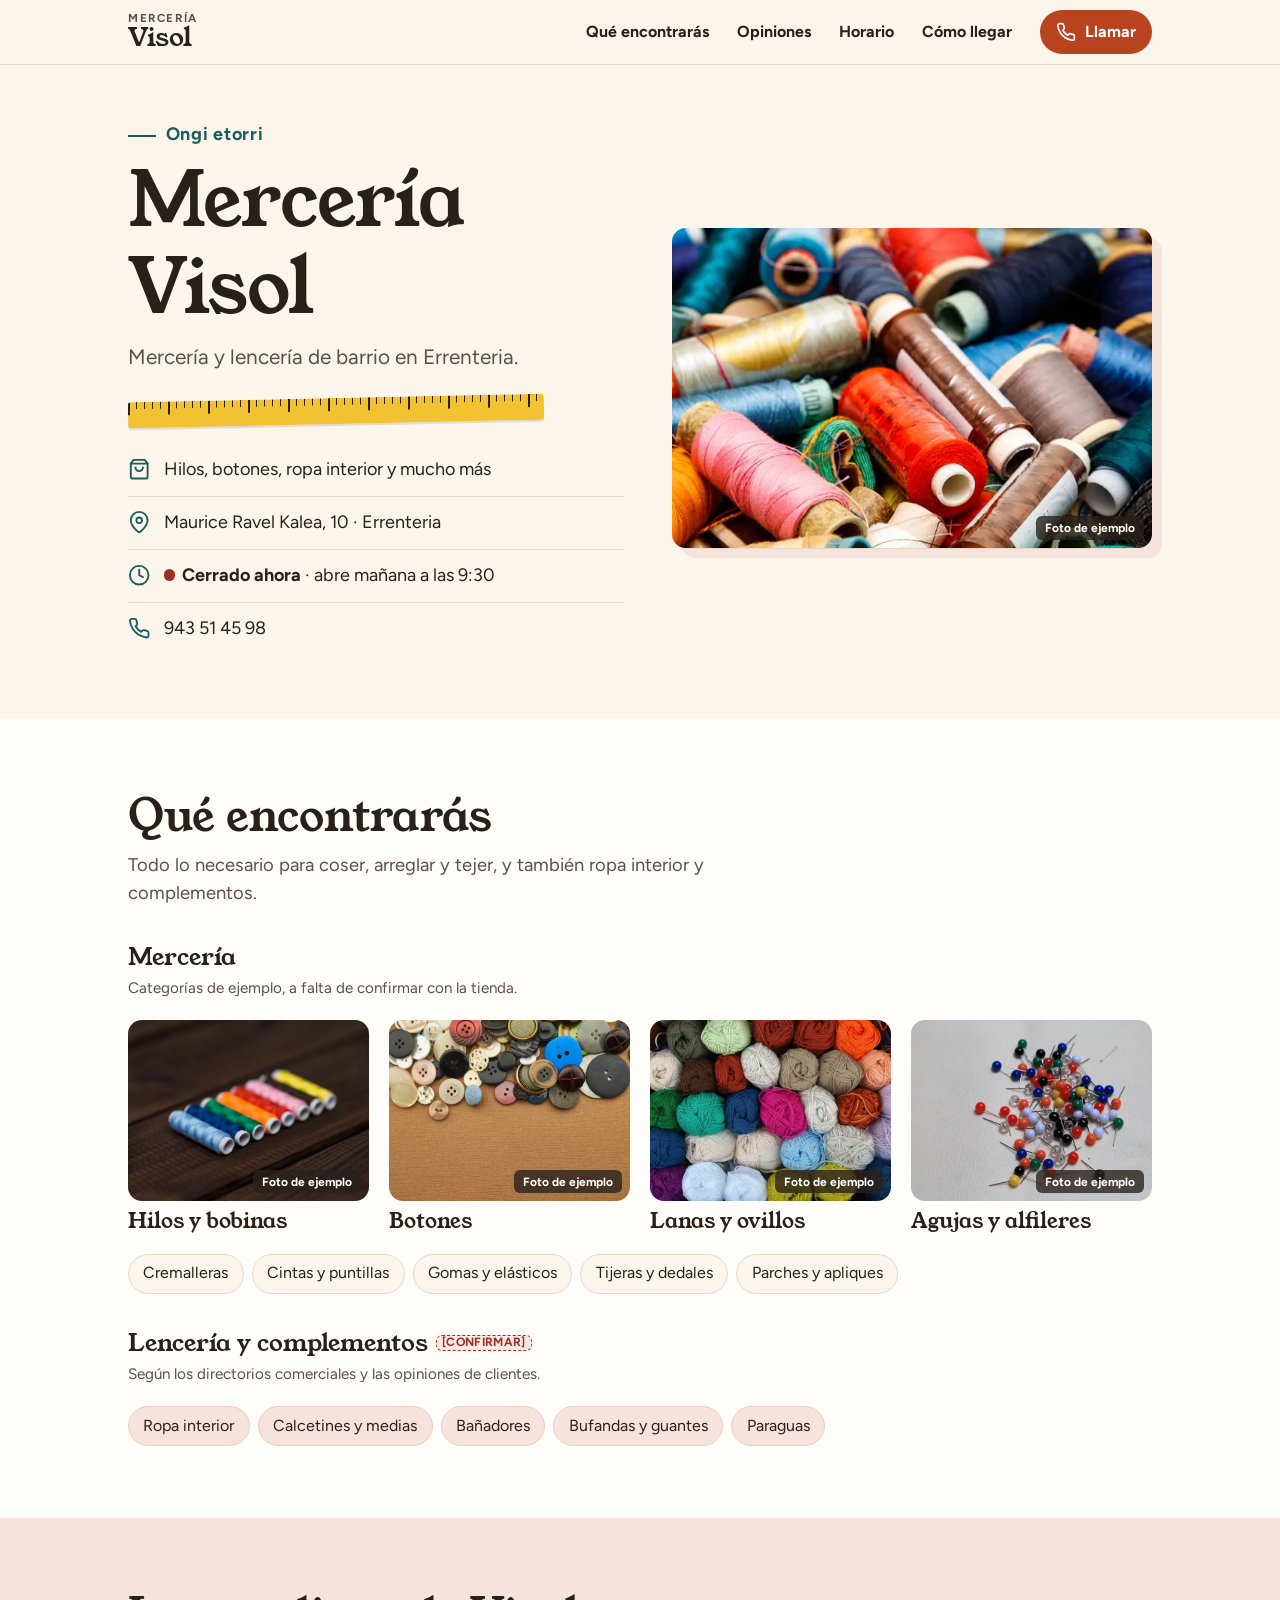
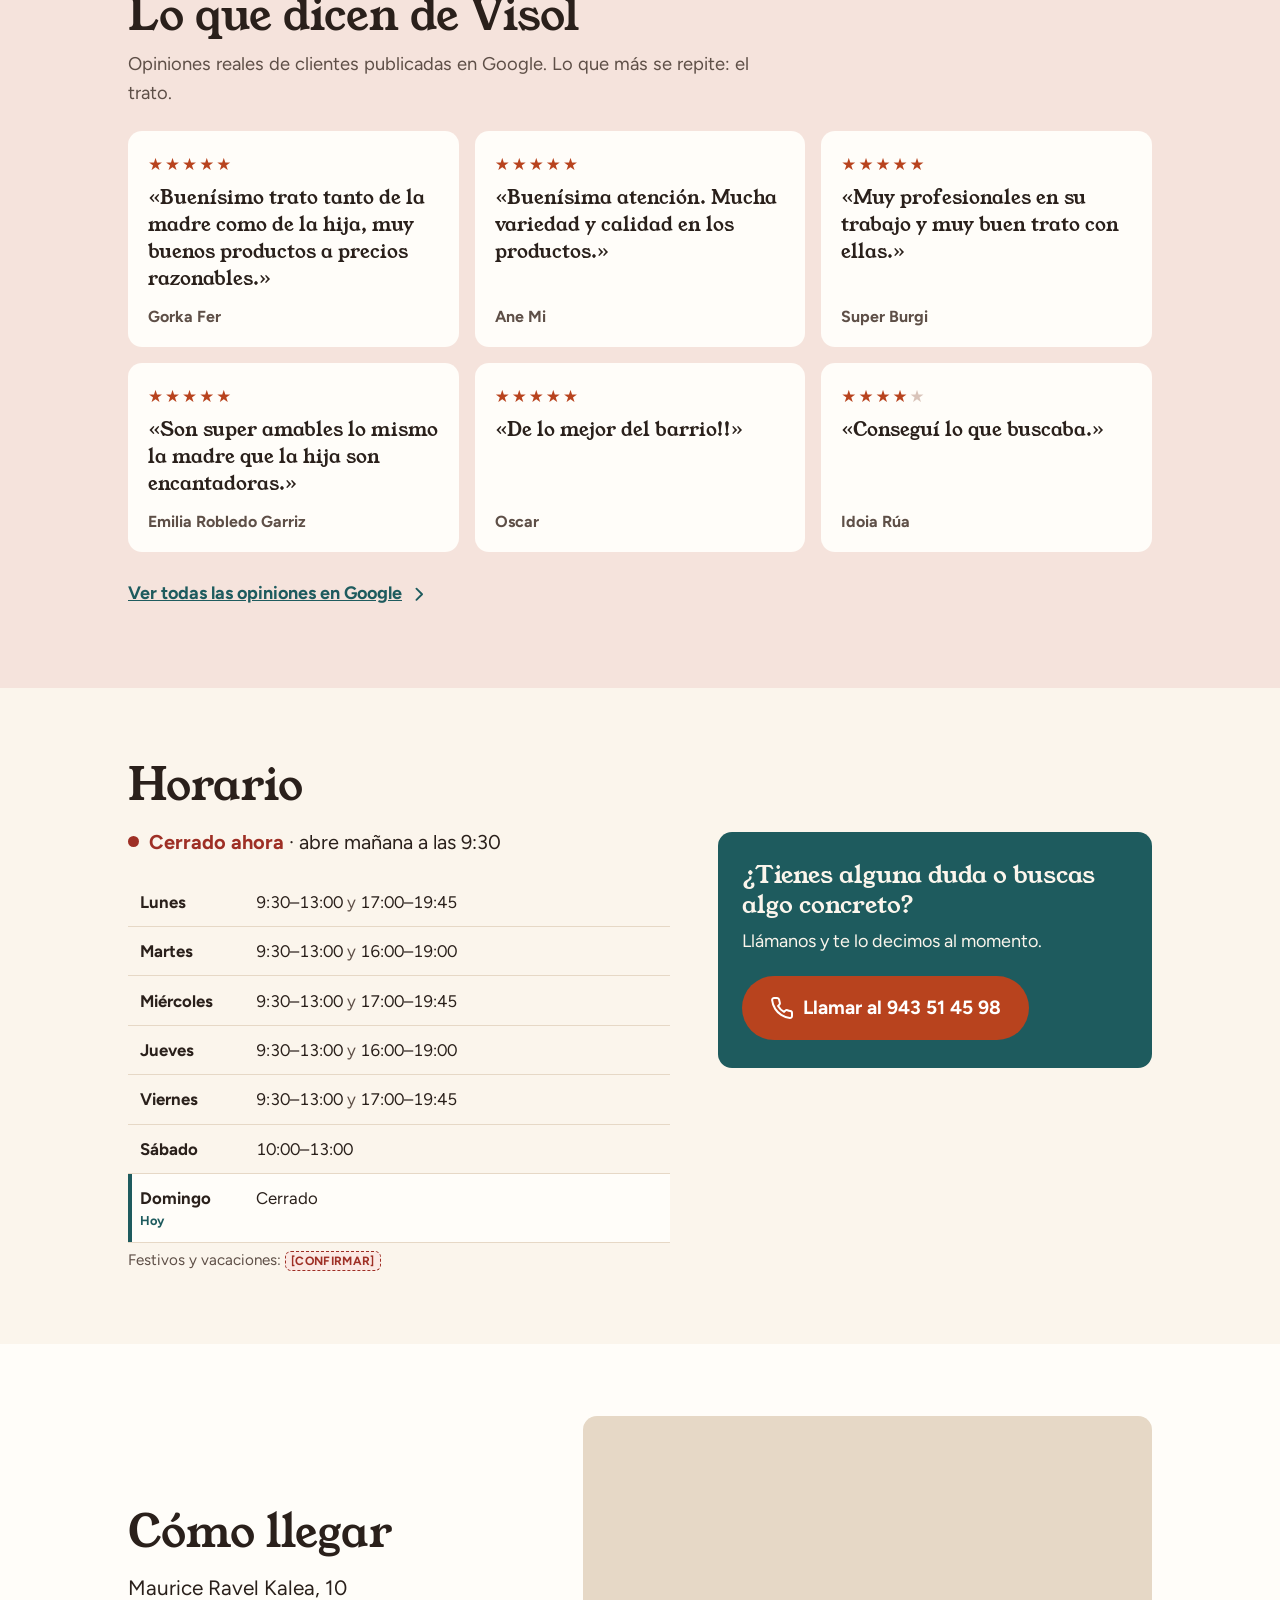
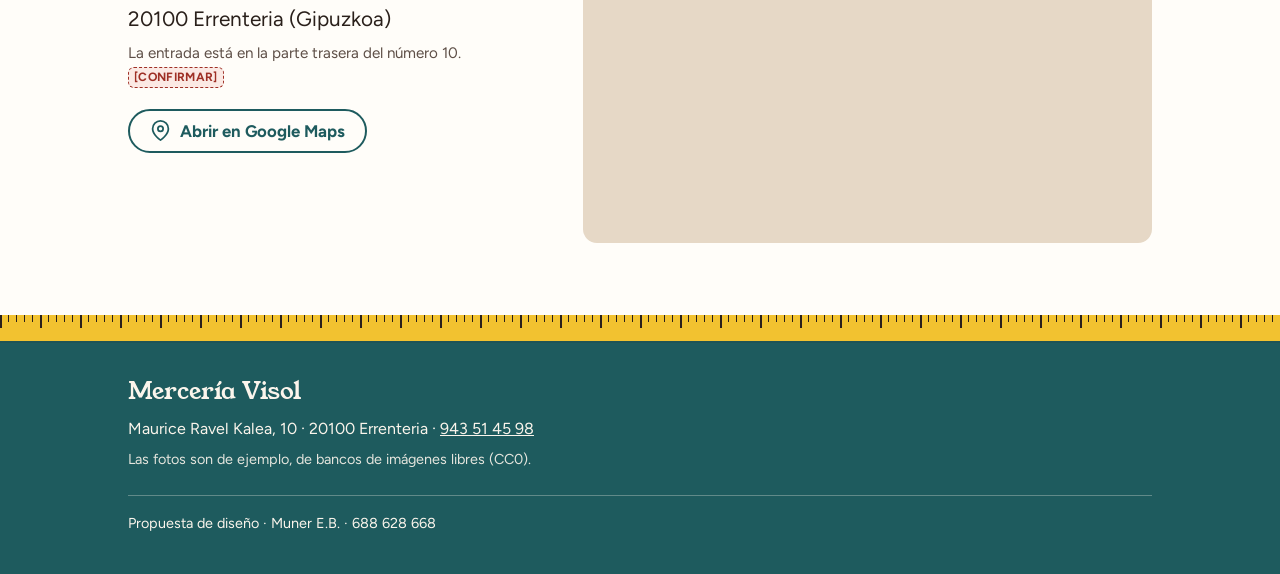
==== index.html @ 9b39a5cb "Demo onepage de Mercería Visol Portada con ficha rápida (qué, dónde, horario en vivo, teléfono), cat" ====
<!doctype html>
<html lang="es">
<head>
  <meta charset="utf-8">
  <meta name="viewport" content="width=device-width, initial-scale=1">
  <!-- Demo: que no la indexen los buscadores hasta que sea la web real -->
  <meta name="robots" content="noindex, nofollow">
  <title>Mercería Visol · Mercería y lencería en Errenteria</title>
  <meta name="description" content="Mercería Visol: mercería y lencería de barrio en Maurice Ravel Kalea, 10, Errenteria (Gipuzkoa). Horario, opiniones y cómo llegar.">
  <meta name="theme-color" content="#1E5B5E">
  <link rel="icon" href="favicon.svg" type="image/svg+xml">

  <link rel="preconnect" href="https://fonts.googleapis.com">
  <link rel="preconnect" href="https://fonts.gstatic.com" crossorigin>
  <link rel="stylesheet" href="https://fonts.googleapis.com/css2?family=Figtree:wght@400;700&family=Young+Serif&display=swap">

  <link rel="preload" as="image" href="imagenes/bobinas-640.webp" imagesrcset="imagenes/bobinas-640.webp 640w, imagenes/bobinas-1024.webp 1024w" imagesizes="(min-width: 860px) 480px, calc(100vw - 2.5rem)">
  <link rel="stylesheet" href="styles.css">
</head>
<body>

  <!-- Iconos (dibujos de una línea, se reutilizan con <use>) -->
  <svg width="0" height="0" class="sprite" aria-hidden="true" focusable="false">
    <symbol id="i-tel" viewBox="0 0 24 24"><path d="M22 16.92v3a2 2 0 0 1-2.18 2 19.79 19.79 0 0 1-8.63-3.07 19.5 19.5 0 0 1-6-6 19.79 19.79 0 0 1-3.07-8.67A2 2 0 0 1 4.11 2h3a2 2 0 0 1 2 1.72c.13.96.36 1.9.7 2.81a2 2 0 0 1-.45 2.11L8.09 9.91a16 16 0 0 0 6 6l1.27-1.27a2 2 0 0 1 2.11-.45c.91.34 1.85.57 2.81.7A2 2 0 0 1 22 16.92z"/></symbol>
    <symbol id="i-lugar" viewBox="0 0 24 24"><path d="M21 10c0 7-9 13-9 13s-9-6-9-13a9 9 0 0 1 18 0z"/><circle cx="12" cy="10" r="3"/></symbol>
    <symbol id="i-reloj" viewBox="0 0 24 24"><circle cx="12" cy="12" r="10"/><path d="M12 6v6l4 2"/></symbol>
    <symbol id="i-bolsa" viewBox="0 0 24 24"><path d="M6 2 3 6v14a2 2 0 0 0 2 2h14a2 2 0 0 0 2-2V6l-3-4z"/><path d="M3 6h18"/><path d="M16 10a4 4 0 0 1-8 0"/></symbol>
    <symbol id="i-flecha" viewBox="0 0 24 24"><path d="M9 6l6 6-6 6"/></symbol>
  </svg>

  <a class="saltar" href="#contenido">Saltar al contenido</a>

  <!-- ========== CABECERA FIJA: nombre + botón de llamar siempre a mano ========== -->
  <header class="cabecera">
    <div class="cabecera__dentro">
      <a class="marca" href="#inicio" aria-label="Mercería Visol, volver al inicio">
        <span class="marca__tipo">Mercería</span>
        <span class="marca__nombre">Visol</span>
      </a>
      <nav class="menu" aria-label="Secciones">
        <a href="#productos">Qué encontrarás</a>
        <a href="#opiniones">Opiniones</a>
        <a href="#horario">Horario</a>
        <a href="#llegar">Cómo llegar</a>
      </nav>
      <a class="boton boton--accion boton--compacto" href="tel:+34943514598">
        <svg class="icono" aria-hidden="true"><use href="#i-tel"/></svg>
        <span>Llamar</span>
      </a>
    </div>
  </header>

  <main id="contenido">

    <!-- ========== PORTADA: qué es, qué vende, dónde está y cuándo abre ========== -->
    <section class="portada" id="inicio" aria-labelledby="titulo">
      <div class="contenedor portada__rejilla">
        <div class="portada__texto">
          <p class="saludo"><span lang="eu">Ongi etorri</span></p>
          <h1 id="titulo">Mercería Visol</h1>
          <p class="lema">Mercería y lencería de barrio en Errenteria.</p>

          <div class="cinta" aria-hidden="true"></div>

          <ul class="ficha">
            <li>
              <a href="#productos">
                <svg class="icono" aria-hidden="true"><use href="#i-bolsa"/></svg>
                <span>Hilos, botones, ropa interior y mucho más</span>
              </a>
            </li>
            <li>
              <a href="#llegar">
                <svg class="icono" aria-hidden="true"><use href="#i-lugar"/></svg>
                <span>Maurice Ravel Kalea, 10 · Errenteria</span>
              </a>
            </li>
            <li>
              <a href="#horario">
                <svg class="icono" aria-hidden="true"><use href="#i-reloj"/></svg>
                <span class="estado-corto" data-estado-corto>Lunes a viernes, mañana y tarde · Sábados por la mañana</span>
              </a>
            </li>
            <li>
              <a href="tel:+34943514598">
                <svg class="icono" aria-hidden="true"><use href="#i-tel"/></svg>
                <span>943 51 45 98</span>
              </a>
            </li>
          </ul>
        </div>

        <figure class="foto portada__foto">
          <img src="imagenes/bobinas-640.webp"
               srcset="imagenes/bobinas-640.webp 640w, imagenes/bobinas-1024.webp 1024w"
               sizes="(min-width: 860px) 480px, calc(100vw - 2.5rem)"
               width="640" height="426" fetchpriority="high"
               alt="Montón de bobinas de hilo de muchos colores">
          <figcaption class="etiqueta-foto">Foto de ejemplo</figcaption>
        </figure>
      </div>
    </section>

    <!-- ========== QUÉ ENCONTRARÁS ========== -->
    <section class="seccion seccion--blanca" id="productos" aria-labelledby="t-productos">
      <div class="contenedor">
        <h2 id="t-productos">Qué encontrarás</h2>
        <p class="entradilla">Todo lo necesario para coser, arreglar y tejer, y también ropa interior y complementos.</p>

        <h3 class="subtitulo">Mercería</h3>
        <p class="nota">Categorías de ejemplo, a falta de confirmar con la tienda.</p>

        <ul class="categorias">
          <li class="categoria">
            <figure class="foto">
              <img src="imagenes/hilos-640.webp" srcset="imagenes/hilos-640.webp 640w, imagenes/hilos-854.webp 854w"
                   sizes="(min-width: 1100px) 245px, calc(50vw - 1.6rem)"
                   width="640" height="480" loading="lazy" alt="Bobinas de hilo de colores en fila sobre una mesa de madera">
              <figcaption class="etiqueta-foto">Foto de ejemplo</figcaption>
            </figure>
            <h4>Hilos y bobinas</h4>
          </li>
          <li class="categoria">
            <figure class="foto">
              <img src="imagenes/botones-640.webp" srcset="imagenes/botones-640.webp 640w, imagenes/botones-855.webp 855w"
                   sizes="(min-width: 1100px) 245px, calc(50vw - 1.6rem)"
                   width="640" height="480" loading="lazy" alt="Botones de distintos tamaños, colores y materiales">
              <figcaption class="etiqueta-foto">Foto de ejemplo</figcaption>
            </figure>
            <h4>Botones</h4>
          </li>
          <li class="categoria">
            <figure class="foto">
              <img src="imagenes/lanas-640.webp" srcset="imagenes/lanas-640.webp 640w, imagenes/lanas-994.webp 994w"
                   sizes="(min-width: 1100px) 245px, calc(50vw - 1.6rem)"
                   width="640" height="480" loading="lazy" alt="Ovillos de lana de colores apilados">
              <figcaption class="etiqueta-foto">Foto de ejemplo</figcaption>
            </figure>
            <h4>Lanas y ovillos</h4>
          </li>
          <li class="categoria">
            <figure class="foto">
              <img src="imagenes/alfileres-640.webp" srcset="imagenes/alfileres-640.webp 640w, imagenes/alfileres-1000.webp 1000w"
                   sizes="(min-width: 1100px) 245px, calc(50vw - 1.6rem)"
                   width="640" height="480" loading="lazy" alt="Alfileres de cabeza de colores sobre una tela clara">
              <figcaption class="etiqueta-foto">Foto de ejemplo</figcaption>
            </figure>
            <h4>Agujas y alfileres</h4>
          </li>
        </ul>

        <ul class="etiquetas" aria-label="Otros artículos de mercería (de ejemplo)">
          <li>Cremalleras</li>
          <li>Cintas y puntillas</li>
          <li>Gomas y elásticos</li>
          <li>Tijeras y dedales</li>
          <li>Parches y apliques</li>
        </ul>

        <h3 class="subtitulo">Lencería y complementos <span class="confirmar">[CONFIRMAR]</span></h3>
        <p class="nota">Según los directorios comerciales y las opiniones de clientes.</p>
        <ul class="etiquetas etiquetas--rosa">
          <li>Ropa interior</li>
          <li>Calcetines y medias</li>
          <li>Bañadores</li>
          <li>Bufandas y guantes</li>
          <li>Paraguas</li>
        </ul>
      </div>
    </section>

    <!-- ========== OPINIONES (reseñas reales de Google, literales) ========== -->
    <section class="seccion seccion--rosa" id="opiniones" aria-labelledby="t-opiniones">
      <div class="contenedor">
        <h2 id="t-opiniones">Lo que dicen de Visol</h2>
        <p class="entradilla">Opiniones reales de clientes publicadas en Google. Lo que más se repite: el trato.</p>

        <ul class="opiniones">
          <li class="opinion">
            <p class="estrellas" role="img" aria-label="5 de 5 estrellas">★★★★★</p>
            <blockquote><p>Buenísimo trato tanto de la madre como de la hija, muy buenos productos a precios razonables.</p></blockquote>
            <p class="autor">Gorka Fer</p>
          </li>
          <li class="opinion">
            <p class="estrellas" role="img" aria-label="5 de 5 estrellas">★★★★★</p>
            <blockquote><p>Buenísima atención. Mucha variedad y calidad en los productos.</p></blockquote>
            <p class="autor">Ane Mi</p>
          </li>
          <li class="opinion">
            <p class="estrellas" role="img" aria-label="5 de 5 estrellas">★★★★★</p>
            <blockquote><p>Muy profesionales en su trabajo y muy buen trato con ellas.</p></blockquote>
            <p class="autor">Super Burgi</p>
          </li>
          <li class="opinion">
            <p class="estrellas" role="img" aria-label="5 de 5 estrellas">★★★★★</p>
            <blockquote><p>Son super amables lo mismo la madre que la hija son encantadoras.</p></blockquote>
            <p class="autor">Emilia Robledo Garriz</p>
          </li>
          <li class="opinion">
            <p class="estrellas" role="img" aria-label="5 de 5 estrellas">★★★★★</p>
            <blockquote><p>De lo mejor del barrio!!</p></blockquote>
            <p class="autor">Oscar</p>
          </li>
          <li class="opinion">
            <p class="estrellas" role="img" aria-label="4 de 5 estrellas">★★★★<span class="estrella-vacia">★</span></p>
            <blockquote><p>Conseguí lo que buscaba.</p></blockquote>
            <p class="autor">Idoia Rúa</p>
          </li>
        </ul>

        <a class="enlace-flecha" href="https://www.google.com/maps/search/?api=1&amp;query=Mercer%C3%ADa%20Visol%2C%20Maurice%20Ravel%20Kalea%2010%2C%20Errenteria" target="_blank" rel="noopener">
          Ver todas las opiniones en Google
          <svg class="icono" aria-hidden="true"><use href="#i-flecha"/></svg>
          <span class="sr">(se abre en una pestaña nueva)</span>
        </a>
      </div>
    </section>

    <!-- ========== HORARIO + LLAMAR ========== -->
    <section class="seccion" id="horario" aria-labelledby="t-horario">
      <div class="contenedor horario__rejilla">
        <div>
          <h2 id="t-horario">Horario</h2>
          <p class="estado" data-estado aria-live="polite" hidden></p>

          <table class="horario">
            <caption class="sr">Horario de apertura de la tienda</caption>
            <tbody>
              <tr data-dia="1" data-tramos="09:30-13:00 17:00-19:45"><th scope="row">Lunes</th><td>9:30–13:00 <span class="y">y</span> 17:00–19:45</td></tr>
              <tr data-dia="2" data-tramos="09:30-13:00 16:00-19:00"><th scope="row">Martes</th><td>9:30–13:00 <span class="y">y</span> 16:00–19:00</td></tr>
              <tr data-dia="3" data-tramos="09:30-13:00 17:00-19:45"><th scope="row">Miércoles</th><td>9:30–13:00 <span class="y">y</span> 17:00–19:45</td></tr>
              <tr data-dia="4" data-tramos="09:30-13:00 16:00-19:00"><th scope="row">Jueves</th><td>9:30–13:00 <span class="y">y</span> 16:00–19:00</td></tr>
              <tr data-dia="5" data-tramos="09:30-13:00 17:00-19:45"><th scope="row">Viernes</th><td>9:30–13:00 <span class="y">y</span> 17:00–19:45</td></tr>
              <tr data-dia="6" data-tramos="10:00-13:00"><th scope="row">Sábado</th><td>10:00–13:00</td></tr>
              <tr data-dia="0" data-tramos=""><th scope="row">Domingo</th><td>Cerrado</td></tr>
            </tbody>
          </table>
          <p class="nota">Festivos y vacaciones: <span class="confirmar">[CONFIRMAR]</span></p>
        </div>

        <div class="llamar">
          <p class="llamar__titulo">¿Tienes alguna duda o buscas algo concreto?</p>
          <p>Llámanos y te lo decimos al momento.</p>
          <a class="boton boton--accion boton--grande" href="tel:+34943514598">
            <svg class="icono" aria-hidden="true"><use href="#i-tel"/></svg>
            <span>Llamar al 943 51 45 98</span>
          </a>
        </div>
      </div>
    </section>

    <!-- ========== CÓMO LLEGAR ========== -->
    <section class="seccion seccion--blanca" id="llegar" aria-labelledby="t-llegar">
      <div class="contenedor llegar__rejilla">
        <div>
          <h2 id="t-llegar">Cómo llegar</h2>
          <address class="direccion">
            Maurice Ravel Kalea, 10<br>
            20100 Errenteria (Gipuzkoa)
          </address>
          <p class="nota">La entrada está en la parte trasera del número 10. <span class="confirmar">[CONFIRMAR]</span></p>
          <a class="boton boton--secundario" href="https://www.google.com/maps/dir/?api=1&amp;destination=Mercer%C3%ADa%20Visol%2C%20Maurice%20Ravel%20Kalea%2010%2C%2020100%20Errenteria" target="_blank" rel="noopener">
            <svg class="icono" aria-hidden="true"><use href="#i-lugar"/></svg>
            <span>Abrir en Google Maps</span>
            <span class="sr">(se abre en una pestaña nueva)</span>
          </a>
        </div>
        <div class="mapa">
          <iframe src="https://www.google.com/maps?q=Mercer%C3%ADa%20Visol%2C%20Maurice%20Ravel%20Kalea%2010%2C%2020100%20Errenteria&amp;z=17&amp;output=embed"
                  title="Mapa: Mercería Visol en Maurice Ravel Kalea, 10, Errenteria"
                  loading="lazy" referrerpolicy="no-referrer-when-downgrade"></iframe>
        </div>
      </div>
    </section>

  </main>

  <!-- ========== PIE ========== -->
  <footer class="pie">
    <div class="cinta cinta--pie" aria-hidden="true"></div>
    <div class="contenedor">
      <p class="pie__nombre">Mercería Visol</p>
      <p>Maurice Ravel Kalea, 10 · 20100 Errenteria · <a href="tel:+34943514598">943 51 45 98</a></p>
      <p class="pie__fotos">Las fotos son de ejemplo, de bancos de imágenes libres (CC0).</p>
      <p class="pie__firma">Propuesta de diseño · Muner E.B. · 688 628 668</p>
    </div>
  </footer>

  <script src="main.js" defer></script>
</body>
</html>
---- styles.css ----
/* =========================================================
   Mercería Visol · demo
   Móvil primero: estilos base para móvil y min-width para
   pantallas mayores.
   ========================================================= */

/* ---------- Variables ---------- */
:root {
  /* Paleta sacada de los hilos: crema de papel de patrón, verde
     azulado de bobina, rosa empolvado y naranja tostado para la
     acción. El amarillo es el de la cinta métrica (solo adorno). */
  --crema: #FBF5EC;
  --blanco: #FFFDF9;
  --rosa: #F5E3DC;
  --tinta: #2A201B;
  --tinta-suave: #5E4F47;
  --verde: #1E5B5E;
  --accion: #B8431E;
  --accion-hover: #A63C1A;
  --cinta: #F2C230;
  --abierto: #1F6B45;
  --cerrado: #9E2F25;
  --linea: #E6D8C6;

  --letra-titulos: "Young Serif", Georgia, "Times New Roman", serif;
  --letra-texto: "Figtree", "Segoe UI", system-ui, sans-serif;

  --alto-cabecera: 4rem;
  --radio: 14px;
  --hueco: 1.25rem;
}

/* ---------- Base ---------- */
*, *::before, *::after { box-sizing: border-box; }

html {
  scroll-behavior: smooth;
  /* El foco y los saltos # no quedan bajo la cabecera fija */
  scroll-padding-top: calc(var(--alto-cabecera) + 1rem);
  -webkit-text-size-adjust: 100%;
}

body {
  margin: 0;
  background: var(--crema);
  color: var(--tinta);
  font-family: var(--letra-texto);
  font-size: 1.125rem;
  line-height: 1.55;
}

img { display: block; max-width: 100%; height: auto; }

h1, h2, h3, h4 {
  font-family: var(--letra-titulos);
  font-weight: 400;
  line-height: 1.15;
  margin: 0;
}

p { margin: 0; }

a { color: var(--verde); }
a[href^="tel:"] { white-space: nowrap; }

:focus-visible {
  outline: 3px solid var(--verde);
  outline-offset: 3px;
  border-radius: 4px;
}

/* Las secciones quedan por debajo de la cabecera fija al saltar con un enlace # */
section[id] { scroll-margin-top: var(--alto-cabecera); }

.sr {
  position: absolute; width: 1px; height: 1px; overflow: hidden;
  clip: rect(0 0 0 0); white-space: nowrap;
}

.sprite { position: absolute; }

.icono {
  width: 1.25em; height: 1.25em; flex: none;
  fill: none; stroke: currentColor; stroke-width: 2;
  stroke-linecap: round; stroke-linejoin: round;
}

.contenedor {
  width: 100%;
  max-width: 68rem;
  margin: 0 auto;
  padding: 0 var(--hueco);
}

.saltar {
  position: absolute; left: 1rem; top: -4rem; z-index: 20;
  background: var(--tinta); color: var(--blanco);
  padding: .75rem 1rem; border-radius: 8px;
}
.saltar:focus { top: .5rem; }

/* Marca de dato pendiente. Con ?limpio en la dirección se ocultan. */
.confirmar {
  display: inline-block;
  font-family: var(--letra-texto);
  font-size: .75rem; font-weight: 700; letter-spacing: .03em;
  color: var(--cerrado);
  background: #FBE9E4;
  border: 1px dashed var(--cerrado);
  border-radius: 6px;
  padding: 0 .4em;
  vertical-align: middle;
}
.limpio .confirmar { display: none; }

/* ---------- Botones ---------- */
.boton {
  display: inline-flex; align-items: center; justify-content: center; gap: .55rem;
  min-height: 44px; padding: .6rem 1.25rem;
  border-radius: 999px;
  font: 700 1.05rem/1.2 var(--letra-texto);
  text-decoration: none;
  transition: background-color .15s;
}
.boton--accion { background: var(--accion); color: #fff; }
.boton--accion:hover { background: var(--accion-hover); }
.boton--compacto { padding: .5rem 1rem; font-size: 1rem; }
.boton--grande { min-height: 64px; padding: 1rem 1.75rem; font-size: 1.2rem; width: 100%; }
.boton--secundario {
  background: transparent; color: var(--verde);
  border: 2px solid var(--verde);
}
.boton--secundario:hover { background: var(--verde); color: var(--blanco); }

/* ---------- Cabecera fija ---------- */
.cabecera {
  position: sticky; top: 0; z-index: 10;
  background: var(--crema);
  border-bottom: 1px solid var(--linea);
}
.cabecera__dentro {
  display: flex; align-items: center; justify-content: space-between; gap: 1rem;
  max-width: 68rem; margin: 0 auto;
  height: var(--alto-cabecera);
  padding: 0 var(--hueco);
}
.marca {
  display: flex; flex-direction: column; justify-content: center;
  min-height: 44px;
  color: var(--tinta); text-decoration: none; line-height: 1;
}
.marca__tipo {
  font-size: .72rem; font-weight: 700; letter-spacing: .14em; text-transform: uppercase;
  color: var(--tinta-suave);
}
.marca__nombre { font-family: var(--letra-titulos); font-size: 1.6rem; }

.menu { display: none; }

/* ---------- Cinta métrica (el recurso propio: solo en portada y pie) ---------- */
.cinta {
  height: 26px;
  border-radius: 3px;
  background:
    repeating-linear-gradient(90deg, var(--tinta) 0 2px, transparent 2px 40px) 0 0 / 100% 13px no-repeat,
    repeating-linear-gradient(90deg, var(--tinta) 0 1px, transparent 1px 8px) 0 0 / 100% 7px no-repeat,
    var(--cinta);
  box-shadow: 0 2px 0 rgba(42, 32, 27, .12);
}

/* ---------- Fotos con etiqueta "Foto de ejemplo" ---------- */
.foto {
  position: relative;
  margin: 0;
  border-radius: var(--radio);
  overflow: hidden;
  background: var(--linea);
}
.foto img { width: 100%; }
.etiqueta-foto {
  position: absolute; right: .5rem; bottom: .5rem;
  font-size: .75rem; font-weight: 700; line-height: 1;
  color: #fff;
  background: rgba(42, 32, 27, .78);
  padding: .35rem .55rem;
  border-radius: 6px;
}

/* ---------- Portada ---------- */
.portada { padding: 2rem 0 2.75rem; }
.portada__rejilla { display: grid; gap: 2rem; }

.saludo {
  display: inline-block;
  font-weight: 700; color: var(--verde);
  letter-spacing: .04em;
  margin-bottom: .5rem;
}
.saludo::before {
  content: ""; display: inline-block;
  width: 1.75rem; height: 2px; margin-right: .6rem;
  background: currentColor; vertical-align: middle;
}

h1 { font-size: clamp(2.75rem, 12vw, 4.75rem); letter-spacing: -.01em; }

.lema {
  font-size: 1.3rem; color: var(--tinta-suave);
  margin-top: .6rem;
}

.portada .cinta {
  margin: 1.5rem 0 1.25rem;
  max-width: 22rem;
  transform: rotate(-1.2deg);
}

.ficha { list-style: none; margin: 0; padding: 0; }
.ficha li + li { border-top: 1px solid var(--linea); }
.ficha a {
  display: flex; align-items: center; gap: .85rem;
  min-height: 52px; padding: .55rem 0;
  color: var(--tinta); text-decoration: none;
}
.ficha a:hover span { text-decoration: underline; }
.ficha .icono { color: var(--verde); width: 1.4rem; height: 1.4rem; }

.estado-corto .punto { margin-right: .4rem; }
.estado-corto strong { font-weight: 700; }

.portada__foto {
  box-shadow: 0 1px 0 var(--linea), 10px 10px 0 var(--rosa);
}

/* ---------- Secciones ---------- */
/* Regla de fondos: crema, blanco, rosa, crema, blanco. Nunca dos iguales seguidos. */
.seccion { padding: 3rem 0; }
.seccion--blanca { background: var(--blanco); }
.seccion--rosa { background: var(--rosa); }

h2 { font-size: clamp(2rem, 8vw, 2.75rem); }

.entradilla {
  font-size: 1.15rem; color: var(--tinta-suave);
  margin-top: .6rem; max-width: 40rem;
}

.subtitulo {
  font-size: 1.5rem; margin-top: 2.25rem;
  display: flex; flex-wrap: wrap; align-items: center; gap: .5rem;
}

.nota { font-size: .95rem; color: var(--tinta-suave); margin-top: .35rem; }

/* ---------- Qué encontrarás ---------- */
.categorias {
  list-style: none; margin: 1.25rem 0 0; padding: 0;
  display: grid; grid-template-columns: repeat(2, 1fr); gap: 1.25rem .85rem;
}
.categoria .foto { aspect-ratio: 4 / 3; }
.categoria .foto img { height: 100%; object-fit: cover; }
.categoria .etiqueta-foto { font-size: .68rem; right: .35rem; bottom: .35rem; }
.categoria h4 { font-size: 1.15rem; margin-top: .55rem; }

.etiquetas {
  list-style: none; margin: 1.25rem 0 0; padding: 0;
  display: flex; flex-wrap: wrap; gap: .5rem;
}
.etiquetas li {
  padding: .4rem .9rem;
  border-radius: 999px;
  background: var(--crema);
  border: 1px solid var(--linea);
  font-size: 1rem;
}
.etiquetas--rosa li { background: var(--rosa); border-color: #EBCFC5; }

/* ---------- Opiniones ---------- */
.opiniones {
  list-style: none; margin: 1.5rem 0 0; padding: 0;
  display: grid; gap: 1rem;
}
.opinion {
  background: var(--blanco);
  border-radius: var(--radio);
  padding: 1.25rem 1.25rem 1.1rem;
  display: flex; flex-direction: column;
}
.estrellas { color: var(--accion); letter-spacing: .12em; font-size: 1.05rem; }
.estrella-vacia { color: #D9C4BA; }
.opinion blockquote {
  margin: .5rem 0 .75rem;
  font-family: var(--letra-titulos);
  font-size: 1.2rem; line-height: 1.4;
  flex: 1;
}
.opinion blockquote p::before { content: "«"; }
.opinion blockquote p::after { content: "»"; }
.autor { font-weight: 700; font-size: 1rem; color: var(--tinta-suave); }

.enlace-flecha {
  display: inline-flex; align-items: center; gap: .35rem;
  min-height: 44px; margin-top: 1.25rem;
  font-weight: 700;
}

/* ---------- Horario ---------- */
.horario__rejilla { display: grid; gap: 2.25rem; }

.estado {
  display: flex; align-items: flex-start; gap: .6rem;
  margin-top: 1rem;
  font-size: 1.25rem;
}
.estado .punto { margin-top: .6rem; }
.estado strong { font-weight: 700; }
.estado.abierto strong { color: var(--abierto); }
.estado.cerrado strong { color: var(--cerrado); }

.punto {
  display: inline-block; flex: none;
  width: .7rem; height: .7rem; border-radius: 50%;
  background: currentColor;
}
.abierto .punto { color: var(--abierto); }
.cerrado .punto { color: var(--cerrado); }

.horario {
  width: 100%; margin-top: 1.25rem;
  border-collapse: collapse;
  font-size: 1.05rem;
}
.horario th, .horario td {
  padding: .7rem .5rem; text-align: left;
  border-bottom: 1px solid var(--linea);
  vertical-align: top;
}
.horario th { font-weight: 700; width: 7.5rem; padding-left: .75rem; }
.horario td { font-variant-numeric: tabular-nums; }
.horario tr.hoy { background: var(--blanco); }
.horario tr.hoy th { box-shadow: inset 4px 0 0 var(--verde); }
.horario tr.hoy th::after {
  content: "Hoy"; display: block;
  font-size: .8rem; font-weight: 700; color: var(--verde);
}
.horario .y { color: var(--tinta-suave); }

.llamar {
  background: var(--verde); color: var(--crema);
  border-radius: var(--radio);
  padding: 1.75rem 1.5rem;
  align-self: start;
}
.llamar__titulo { font-family: var(--letra-titulos); font-size: 1.5rem; line-height: 1.25; margin-bottom: .5rem; }
.llamar .boton { margin-top: 1.25rem; }
.llamar :focus-visible { outline-color: var(--cinta); }

/* ---------- Cómo llegar ---------- */
.llegar__rejilla { display: grid; gap: 1.5rem; }
.direccion {
  font-style: normal;
  font-size: 1.3rem; line-height: 1.45;
  margin-top: 1rem;
}
.llegar__rejilla .nota { margin: .5rem 0 1.25rem; }

.mapa {
  border-radius: var(--radio);
  overflow: hidden;
  background: var(--linea);
  aspect-ratio: 4 / 3;
}
.mapa iframe { display: block; width: 100%; height: 100%; border: 0; }
.mapa:focus-within { outline: 3px solid var(--verde); outline-offset: 3px; }

/* ---------- Pie ---------- */
.pie {
  background: var(--verde); color: var(--crema);
  padding: 0 0 2.5rem;
  font-size: 1rem;
}
.cinta--pie { border-radius: 0; margin-bottom: 2rem; }
.pie a { color: var(--crema); }
.pie a:focus-visible { outline-color: var(--cinta); }
.pie p + p { margin-top: .4rem; }
.pie__nombre { font-family: var(--letra-titulos); font-size: 1.5rem; }
.pie__fotos { opacity: .9; font-size: .9rem; }
.pie__firma {
  margin-top: 1.5rem !important;
  padding-top: 1rem;
  border-top: 1px solid rgba(251, 245, 236, .3);
  font-size: .9rem;
}

/* ---------- Animación: solo el punto de "abierto", y solo si no se pide menos movimiento ---------- */
@media (prefers-reduced-motion: no-preference) {
  .estado.abierto .punto { animation: latido 2.4s ease-in-out infinite; }
  @keyframes latido {
    0%, 100% { box-shadow: 0 0 0 0 rgba(31, 107, 69, .45); }
    50% { box-shadow: 0 0 0 6px rgba(31, 107, 69, 0); }
  }
}
@media (prefers-reduced-motion: reduce) {
  html { scroll-behavior: auto; }
}

/* =========================================================
   Pantallas mayores
   ========================================================= */
@media (min-width: 600px) {
  .categorias { gap: 1.25rem; }
  .categoria h4 { font-size: 1.3rem; }
  .categoria .etiqueta-foto { font-size: .75rem; right: .5rem; bottom: .5rem; }
  .opiniones { grid-template-columns: repeat(2, 1fr); }
  .boton--grande { width: auto; }
  .portada .cinta { max-width: 26rem; }
}

@media (min-width: 860px) {
  :root { --hueco: 2rem; }
  .portada { padding: 3.5rem 0 4rem; }
  .portada__rejilla {
    grid-template-columns: 1fr 480px;
    align-items: center;
    gap: 3rem;
  }
  .horario__rejilla { grid-template-columns: 1.25fr 1fr; align-items: start; gap: 3rem; }
  .llamar { margin-top: 4.5rem; }
  .llegar__rejilla { grid-template-columns: 1fr 1.4fr; align-items: center; gap: 3rem; }
  .seccion { padding: 4.5rem 0; }
}

@media (min-width: 1000px) {
  .menu { display: flex; gap: .25rem; margin-left: auto; }
  .menu a {
    display: inline-flex; align-items: center;
    min-height: 44px; padding: 0 .75rem;
    color: var(--tinta); text-decoration: none; font-weight: 700; font-size: 1rem;
    border-radius: 8px;
  }
  .menu a:hover { background: var(--rosa); }
}

@media (min-width: 1100px) {
  .categorias { grid-template-columns: repeat(4, 1fr); }
  .opiniones { grid-template-columns: repeat(3, 1fr); }
}
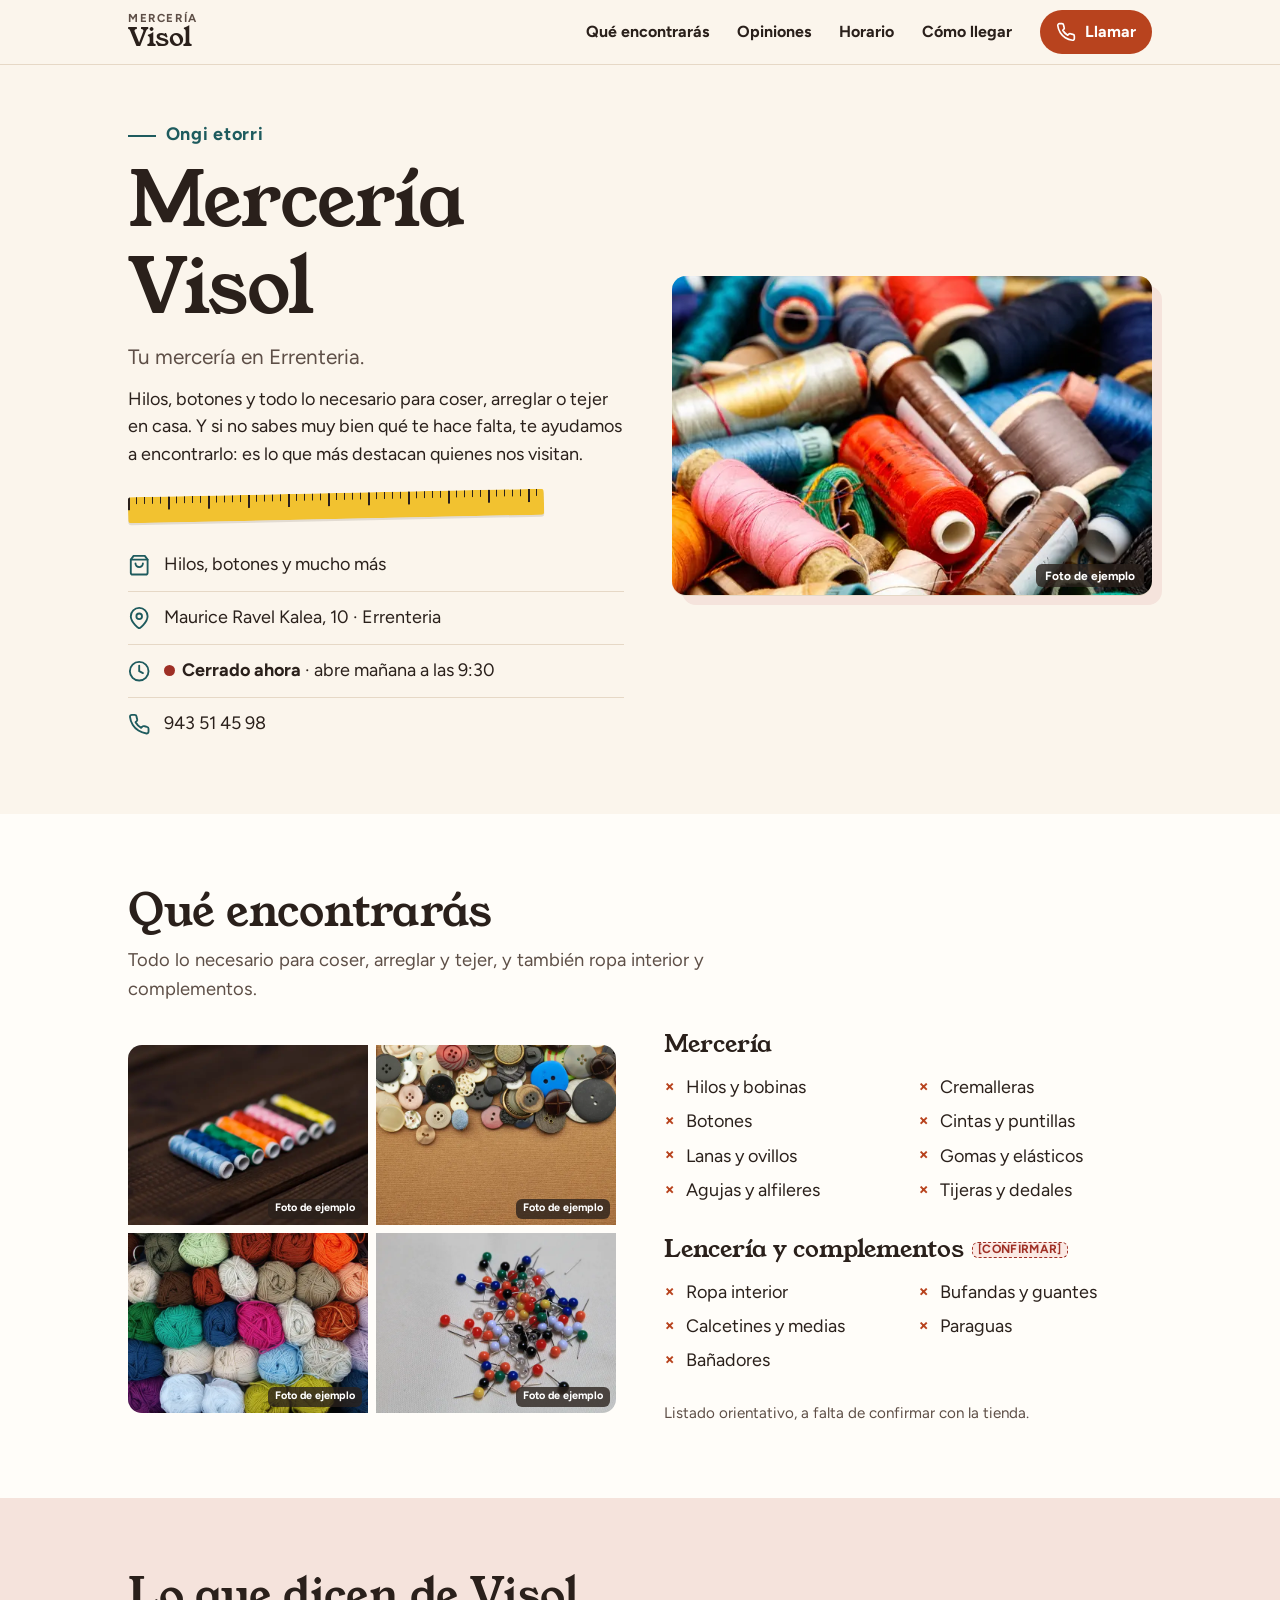
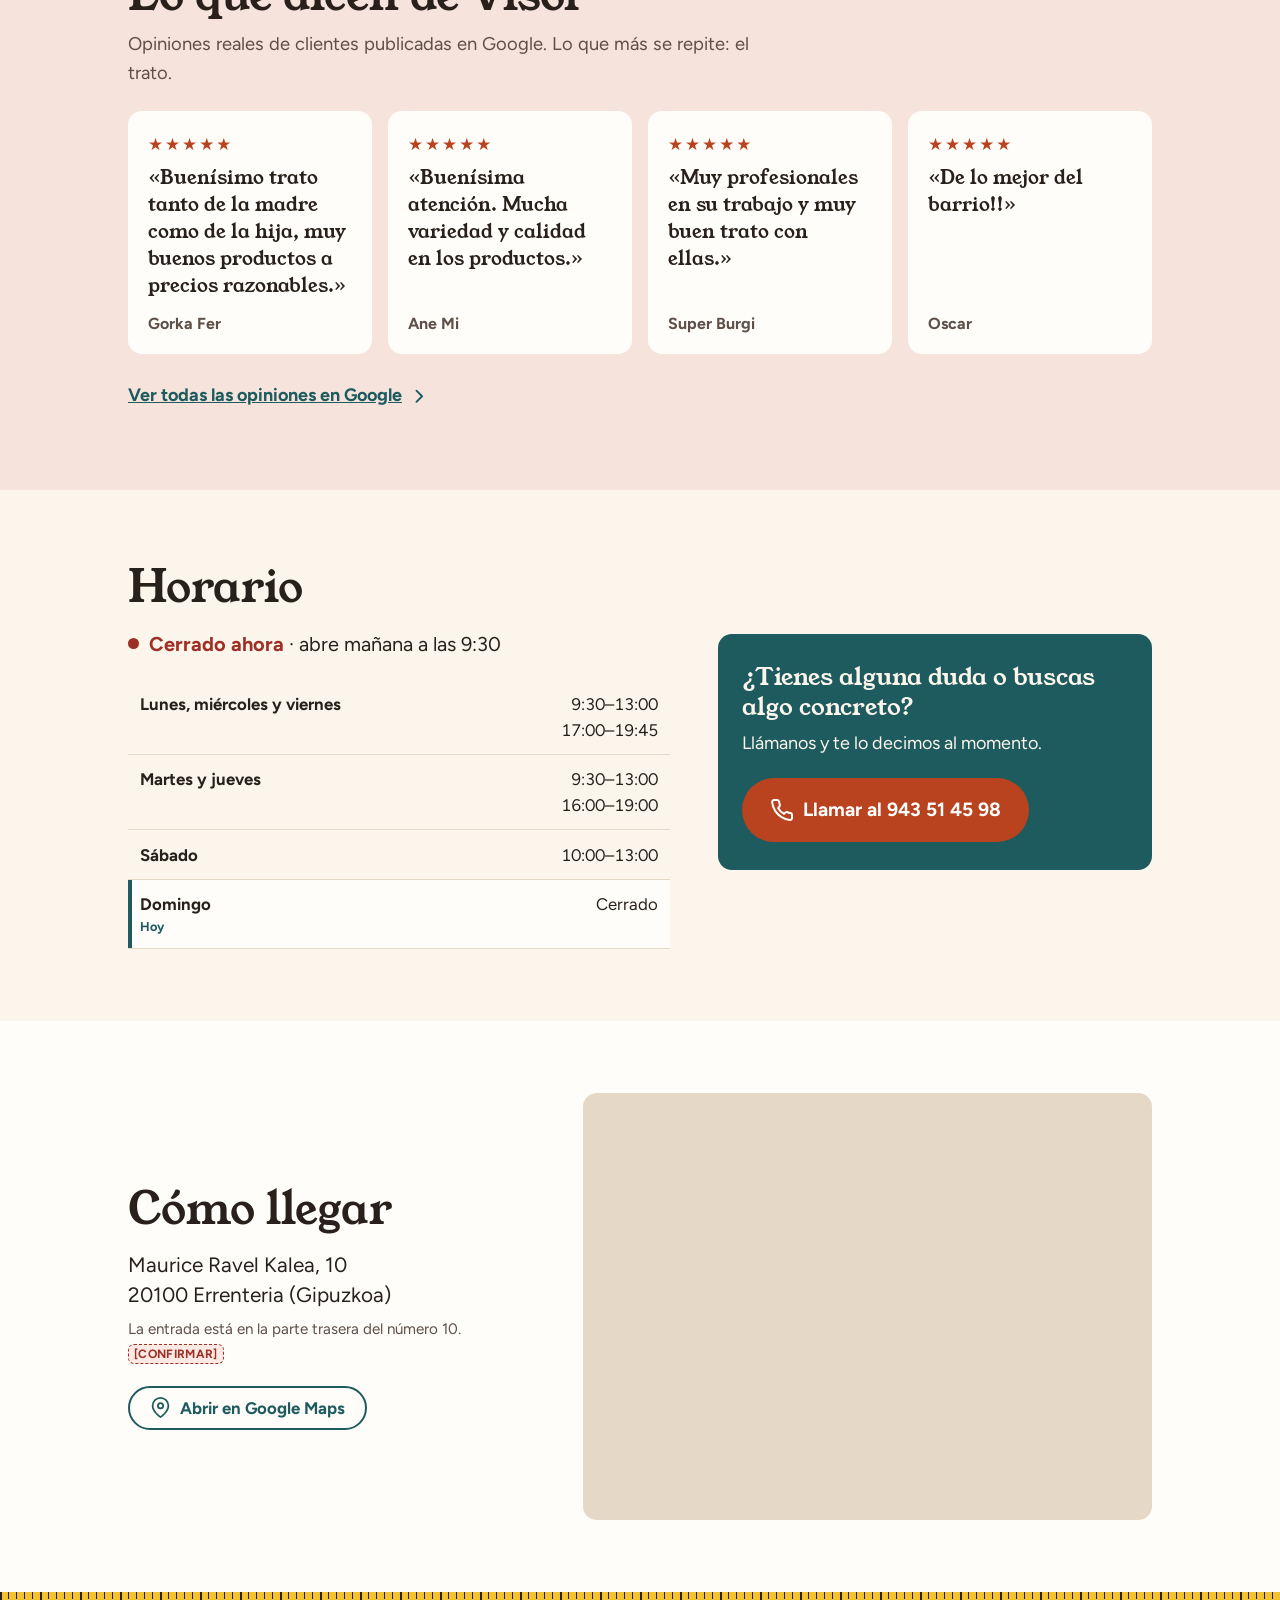
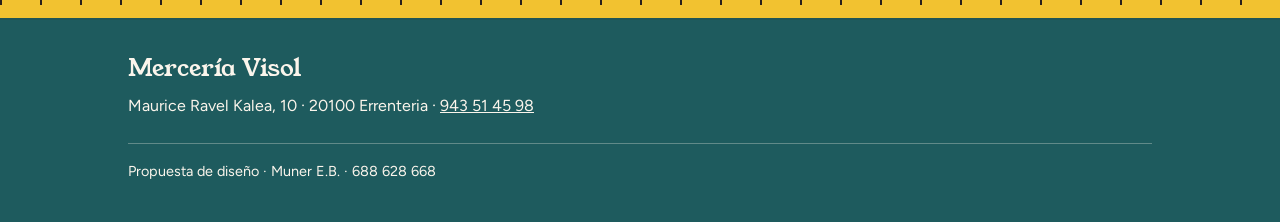
==== commit 0be7dbb8: "Correcciones de la revisión: intro, productos, reseñas, horario y pie - Portada sin "lencería de bar" ====
--- a/index.html
+++ b/index.html
@@ -58,7 +58,8 @@
         <div class="portada__texto">
           <p class="saludo"><span lang="eu">Ongi etorri</span></p>
           <h1 id="titulo">Mercería Visol</h1>
-          <p class="lema">Mercería y lencería de barrio en Errenteria.</p>
+          <p class="lema">Tu mercería en Errenteria.</p>
+          <p class="intro">Hilos, botones y todo lo necesario para coser, arreglar o tejer en casa. Y si no sabes muy bien qué te hace falta, te ayudamos a encontrarlo: es lo que más destacan quienes nos visitan.</p>
 
           <div class="cinta" aria-hidden="true"></div>
 
@@ -66,7 +67,7 @@
             <li>
               <a href="#productos">
                 <svg class="icono" aria-hidden="true"><use href="#i-bolsa"/></svg>
-                <span>Hilos, botones, ropa interior y mucho más</span>
+                <span>Hilos, botones y mucho más</span>
               </a>
             </li>
             <li>
@@ -107,65 +108,62 @@
         <h2 id="t-productos">Qué encontrarás</h2>
         <p class="entradilla">Todo lo necesario para coser, arreglar y tejer, y también ropa interior y complementos.</p>
 
-        <h3 class="subtitulo">Mercería</h3>
-        <p class="nota">Categorías de ejemplo, a falta de confirmar con la tienda.</p>
-
-        <ul class="categorias">
-          <li class="categoria">
+        <div class="productos">
+          <!-- Mosaico decorativo: las fotos no son enlaces ni categorías -->
+          <div class="mosaico">
             <figure class="foto">
               <img src="imagenes/hilos-640.webp" srcset="imagenes/hilos-640.webp 640w, imagenes/hilos-854.webp 854w"
-                   sizes="(min-width: 1100px) 245px, calc(50vw - 1.6rem)"
+                   sizes="(min-width: 860px) 250px, calc(50vw - 1.5rem)"
                    width="640" height="480" loading="lazy" alt="Bobinas de hilo de colores en fila sobre una mesa de madera">
               <figcaption class="etiqueta-foto">Foto de ejemplo</figcaption>
             </figure>
-            <h4>Hilos y bobinas</h4>
-          </li>
-          <li class="categoria">
             <figure class="foto">
               <img src="imagenes/botones-640.webp" srcset="imagenes/botones-640.webp 640w, imagenes/botones-855.webp 855w"
-                   sizes="(min-width: 1100px) 245px, calc(50vw - 1.6rem)"
+                   sizes="(min-width: 860px) 250px, calc(50vw - 1.5rem)"
                    width="640" height="480" loading="lazy" alt="Botones de distintos tamaños, colores y materiales">
               <figcaption class="etiqueta-foto">Foto de ejemplo</figcaption>
             </figure>
-            <h4>Botones</h4>
-          </li>
-          <li class="categoria">
             <figure class="foto">
               <img src="imagenes/lanas-640.webp" srcset="imagenes/lanas-640.webp 640w, imagenes/lanas-994.webp 994w"
-                   sizes="(min-width: 1100px) 245px, calc(50vw - 1.6rem)"
+                   sizes="(min-width: 860px) 250px, calc(50vw - 1.5rem)"
                    width="640" height="480" loading="lazy" alt="Ovillos de lana de colores apilados">
               <figcaption class="etiqueta-foto">Foto de ejemplo</figcaption>
             </figure>
-            <h4>Lanas y ovillos</h4>
-          </li>
-          <li class="categoria">
             <figure class="foto">
               <img src="imagenes/alfileres-640.webp" srcset="imagenes/alfileres-640.webp 640w, imagenes/alfileres-1000.webp 1000w"
-                   sizes="(min-width: 1100px) 245px, calc(50vw - 1.6rem)"
+                   sizes="(min-width: 860px) 250px, calc(50vw - 1.5rem)"
                    width="640" height="480" loading="lazy" alt="Alfileres de cabeza de colores sobre una tela clara">
               <figcaption class="etiqueta-foto">Foto de ejemplo</figcaption>
             </figure>
-            <h4>Agujas y alfileres</h4>
-          </li>
-        </ul>
-
-        <ul class="etiquetas" aria-label="Otros artículos de mercería (de ejemplo)">
-          <li>Cremalleras</li>
-          <li>Cintas y puntillas</li>
-          <li>Gomas y elásticos</li>
-          <li>Tijeras y dedales</li>
-          <li>Parches y apliques</li>
-        </ul>
-
-        <h3 class="subtitulo">Lencería y complementos <span class="confirmar">[CONFIRMAR]</span></h3>
-        <p class="nota">Según los directorios comerciales y las opiniones de clientes.</p>
-        <ul class="etiquetas etiquetas--rosa">
-          <li>Ropa interior</li>
-          <li>Calcetines y medias</li>
-          <li>Bañadores</li>
-          <li>Bufandas y guantes</li>
-          <li>Paraguas</li>
-        </ul>
+          </div>
+
+          <div class="listas">
+            <div>
+              <h3 class="subtitulo">Mercería</h3>
+              <ul class="lista">
+                <li>Hilos y bobinas</li>
+                <li>Botones</li>
+                <li>Lanas y ovillos</li>
+                <li>Agujas y alfileres</li>
+                <li>Cremalleras</li>
+                <li>Cintas y puntillas</li>
+                <li>Gomas y elásticos</li>
+                <li>Tijeras y dedales</li>
+              </ul>
+            </div>
+            <div>
+              <h3 class="subtitulo">Lencería y complementos <span class="confirmar">[CONFIRMAR]</span></h3>
+              <ul class="lista">
+                <li>Ropa interior</li>
+                <li>Calcetines y medias</li>
+                <li>Bañadores</li>
+                <li>Bufandas y guantes</li>
+                <li>Paraguas</li>
+              </ul>
+            </div>
+            <p class="nota">Listado orientativo, a falta de confirmar con la tienda.</p>
+          </div>
+        </div>
       </div>
     </section>
 
@@ -193,18 +191,8 @@
           </li>
           <li class="opinion">
             <p class="estrellas" role="img" aria-label="5 de 5 estrellas">★★★★★</p>
-            <blockquote><p>Son super amables lo mismo la madre que la hija son encantadoras.</p></blockquote>
-            <p class="autor">Emilia Robledo Garriz</p>
-          </li>
-          <li class="opinion">
-            <p class="estrellas" role="img" aria-label="5 de 5 estrellas">★★★★★</p>
             <blockquote><p>De lo mejor del barrio!!</p></blockquote>
             <p class="autor">Oscar</p>
-          </li>
-          <li class="opinion">
-            <p class="estrellas" role="img" aria-label="4 de 5 estrellas">★★★★<span class="estrella-vacia">★</span></p>
-            <blockquote><p>Conseguí lo que buscaba.</p></blockquote>
-            <p class="autor">Idoia Rúa</p>
           </li>
         </ul>
 
@@ -226,16 +214,12 @@
           <table class="horario">
             <caption class="sr">Horario de apertura de la tienda</caption>
             <tbody>
-              <tr data-dia="1" data-tramos="09:30-13:00 17:00-19:45"><th scope="row">Lunes</th><td>9:30–13:00 <span class="y">y</span> 17:00–19:45</td></tr>
-              <tr data-dia="2" data-tramos="09:30-13:00 16:00-19:00"><th scope="row">Martes</th><td>9:30–13:00 <span class="y">y</span> 16:00–19:00</td></tr>
-              <tr data-dia="3" data-tramos="09:30-13:00 17:00-19:45"><th scope="row">Miércoles</th><td>9:30–13:00 <span class="y">y</span> 17:00–19:45</td></tr>
-              <tr data-dia="4" data-tramos="09:30-13:00 16:00-19:00"><th scope="row">Jueves</th><td>9:30–13:00 <span class="y">y</span> 16:00–19:00</td></tr>
-              <tr data-dia="5" data-tramos="09:30-13:00 17:00-19:45"><th scope="row">Viernes</th><td>9:30–13:00 <span class="y">y</span> 17:00–19:45</td></tr>
-              <tr data-dia="6" data-tramos="10:00-13:00"><th scope="row">Sábado</th><td>10:00–13:00</td></tr>
-              <tr data-dia="0" data-tramos=""><th scope="row">Domingo</th><td>Cerrado</td></tr>
+              <tr data-dias="1 3 5" data-tramos="09:30-13:00 17:00-19:45"><th scope="row">Lunes, miércoles y viernes</th><td>9:30–13:00<br>17:00–19:45</td></tr>
+              <tr data-dias="2 4" data-tramos="09:30-13:00 16:00-19:00"><th scope="row">Martes y jueves</th><td>9:30–13:00<br>16:00–19:00</td></tr>
+              <tr data-dias="6" data-tramos="10:00-13:00"><th scope="row">Sábado</th><td>10:00–13:00</td></tr>
+              <tr data-dias="0" data-tramos=""><th scope="row">Domingo</th><td>Cerrado</td></tr>
             </tbody>
           </table>
-          <p class="nota">Festivos y vacaciones: <span class="confirmar">[CONFIRMAR]</span></p>
         </div>
 
         <div class="llamar">
@@ -281,7 +265,6 @@
     <div class="contenedor">
       <p class="pie__nombre">Mercería Visol</p>
       <p>Maurice Ravel Kalea, 10 · 20100 Errenteria · <a href="tel:+34943514598">943 51 45 98</a></p>
-      <p class="pie__fotos">Las fotos son de ejemplo, de bancos de imágenes libres (CC0).</p>
       <p class="pie__firma">Propuesta de diseño · Muner E.B. · 688 628 668</p>
     </div>
   </footer>
--- a/styles.css
+++ b/styles.css
@@ -208,6 +208,7 @@
   font-size: 1.3rem; color: var(--tinta-suave);
   margin-top: .6rem;
 }
+.intro { margin-top: .75rem; max-width: 34rem; }
 
 .portada .cinta {
   margin: 1.5rem 0 1.25rem;
@@ -253,27 +254,39 @@
 .nota { font-size: .95rem; color: var(--tinta-suave); margin-top: .35rem; }
 
 /* ---------- Qué encontrarás ---------- */
-.categorias {
-  list-style: none; margin: 1.25rem 0 0; padding: 0;
-  display: grid; grid-template-columns: repeat(2, 1fr); gap: 1.25rem .85rem;
-}
-.categoria .foto { aspect-ratio: 4 / 3; }
-.categoria .foto img { height: 100%; object-fit: cover; }
-.categoria .etiqueta-foto { font-size: .68rem; right: .35rem; bottom: .35rem; }
-.categoria h4 { font-size: 1.15rem; margin-top: .55rem; }
-
-.etiquetas {
-  list-style: none; margin: 1.25rem 0 0; padding: 0;
-  display: flex; flex-wrap: wrap; gap: .5rem;
-}
-.etiquetas li {
-  padding: .4rem .9rem;
-  border-radius: 999px;
-  background: var(--crema);
-  border: 1px solid var(--linea);
-  font-size: 1rem;
-}
-.etiquetas--rosa li { background: var(--rosa); border-color: #EBCFC5; }
+/* Un mosaico de fotos (adorno, sin pies ni enlaces) y listas de texto
+   corrido: así no parecen tarjetas de categoría ni botones de filtro. */
+.productos { display: grid; gap: 2rem; margin-top: 1.75rem; }
+
+.mosaico {
+  display: grid; grid-template-columns: 1fr 1fr; gap: .5rem;
+  max-width: 36rem;
+  border-radius: var(--radio);
+  overflow: hidden;
+}
+.mosaico .foto { border-radius: 0; aspect-ratio: 4 / 3; }
+.mosaico .foto img { height: 100%; object-fit: cover; }
+.mosaico .etiqueta-foto { font-size: .68rem; right: .35rem; bottom: .35rem; padding: .3rem .45rem; }
+
+.listas .subtitulo { margin-top: 0; }
+.listas > div + div { margin-top: 1.75rem; }
+.listas .nota { margin-top: 1.5rem; }
+
+.lista {
+  list-style: none; margin: .75rem 0 0; padding: 0;
+  columns: 2; column-gap: 1.25rem;
+}
+.lista li {
+  position: relative;
+  padding: .2rem 0 .2rem 1.35rem;
+  break-inside: avoid;
+}
+/* Viñeta en forma de punto de cruz */
+.lista li::before {
+  content: "×";
+  position: absolute; left: 0; top: .12rem;
+  color: var(--accion); font-weight: 700;
+}
 
 /* ---------- Opiniones ---------- */
 .opiniones {
@@ -287,7 +300,6 @@
   display: flex; flex-direction: column;
 }
 .estrellas { color: var(--accion); letter-spacing: .12em; font-size: 1.05rem; }
-.estrella-vacia { color: #D9C4BA; }
 .opinion blockquote {
   margin: .5rem 0 .75rem;
   font-family: var(--letra-titulos);
@@ -335,8 +347,8 @@
   border-bottom: 1px solid var(--linea);
   vertical-align: top;
 }
-.horario th { font-weight: 700; width: 7.5rem; padding-left: .75rem; }
-.horario td { font-variant-numeric: tabular-nums; }
+.horario th { font-weight: 700; padding-left: .75rem; }
+.horario td { font-variant-numeric: tabular-nums; text-align: right; white-space: nowrap; padding-right: .75rem; }
 .horario tr.hoy { background: var(--blanco); }
 .horario tr.hoy th { box-shadow: inset 4px 0 0 var(--verde); }
 .horario tr.hoy th::after {
@@ -384,7 +396,6 @@
 .pie a:focus-visible { outline-color: var(--cinta); }
 .pie p + p { margin-top: .4rem; }
 .pie__nombre { font-family: var(--letra-titulos); font-size: 1.5rem; }
-.pie__fotos { opacity: .9; font-size: .9rem; }
 .pie__firma {
   margin-top: 1.5rem !important;
   padding-top: 1rem;
@@ -408,9 +419,6 @@
    Pantallas mayores
    ========================================================= */
 @media (min-width: 600px) {
-  .categorias { gap: 1.25rem; }
-  .categoria h4 { font-size: 1.3rem; }
-  .categoria .etiqueta-foto { font-size: .75rem; right: .5rem; bottom: .5rem; }
   .opiniones { grid-template-columns: repeat(2, 1fr); }
   .boton--grande { width: auto; }
   .portada .cinta { max-width: 26rem; }
@@ -427,6 +435,7 @@
   .horario__rejilla { grid-template-columns: 1.25fr 1fr; align-items: start; gap: 3rem; }
   .llamar { margin-top: 4.5rem; }
   .llegar__rejilla { grid-template-columns: 1fr 1.4fr; align-items: center; gap: 3rem; }
+  .productos { grid-template-columns: 1fr 1fr; align-items: center; gap: 3rem; }
   .seccion { padding: 4.5rem 0; }
 }
 
@@ -442,6 +451,5 @@
 }
 
 @media (min-width: 1100px) {
-  .categorias { grid-template-columns: repeat(4, 1fr); }
-  .opiniones { grid-template-columns: repeat(3, 1fr); }
-}
+  .opiniones { grid-template-columns: repeat(4, 1fr); }
+}
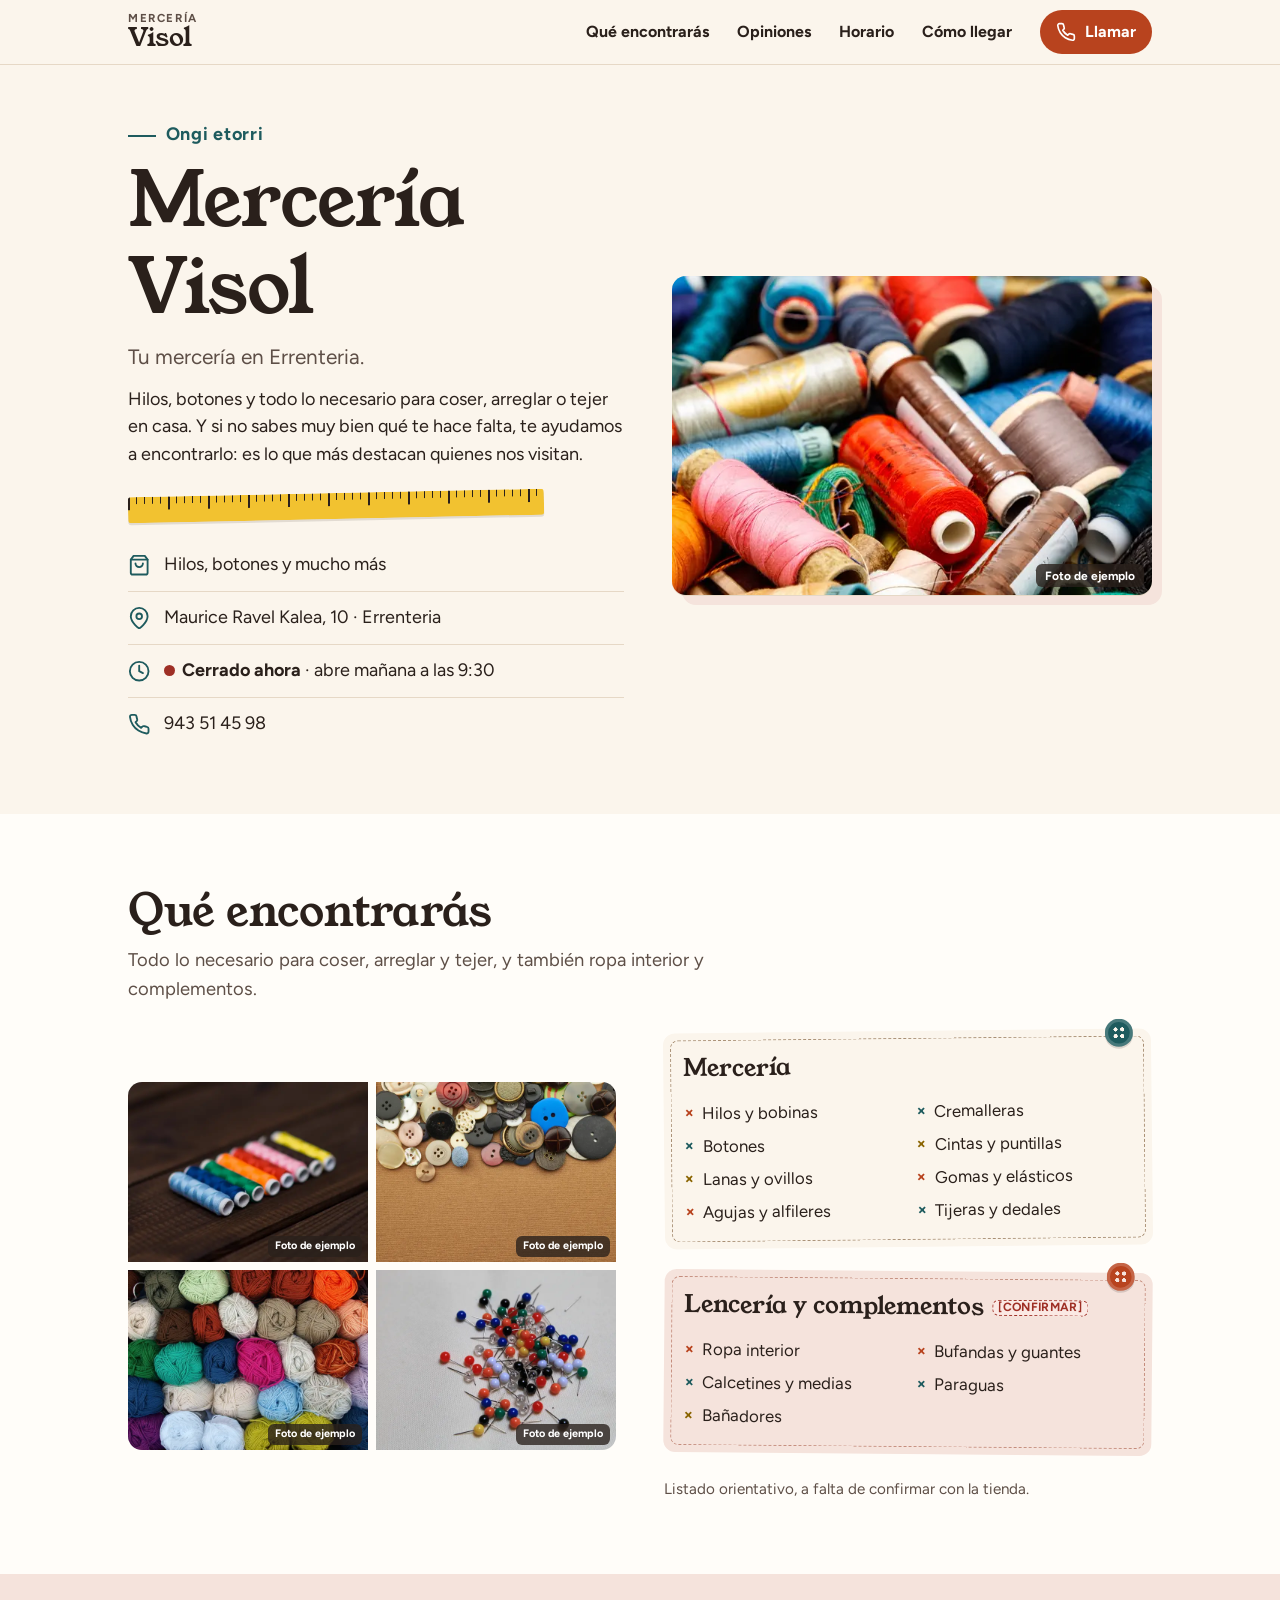
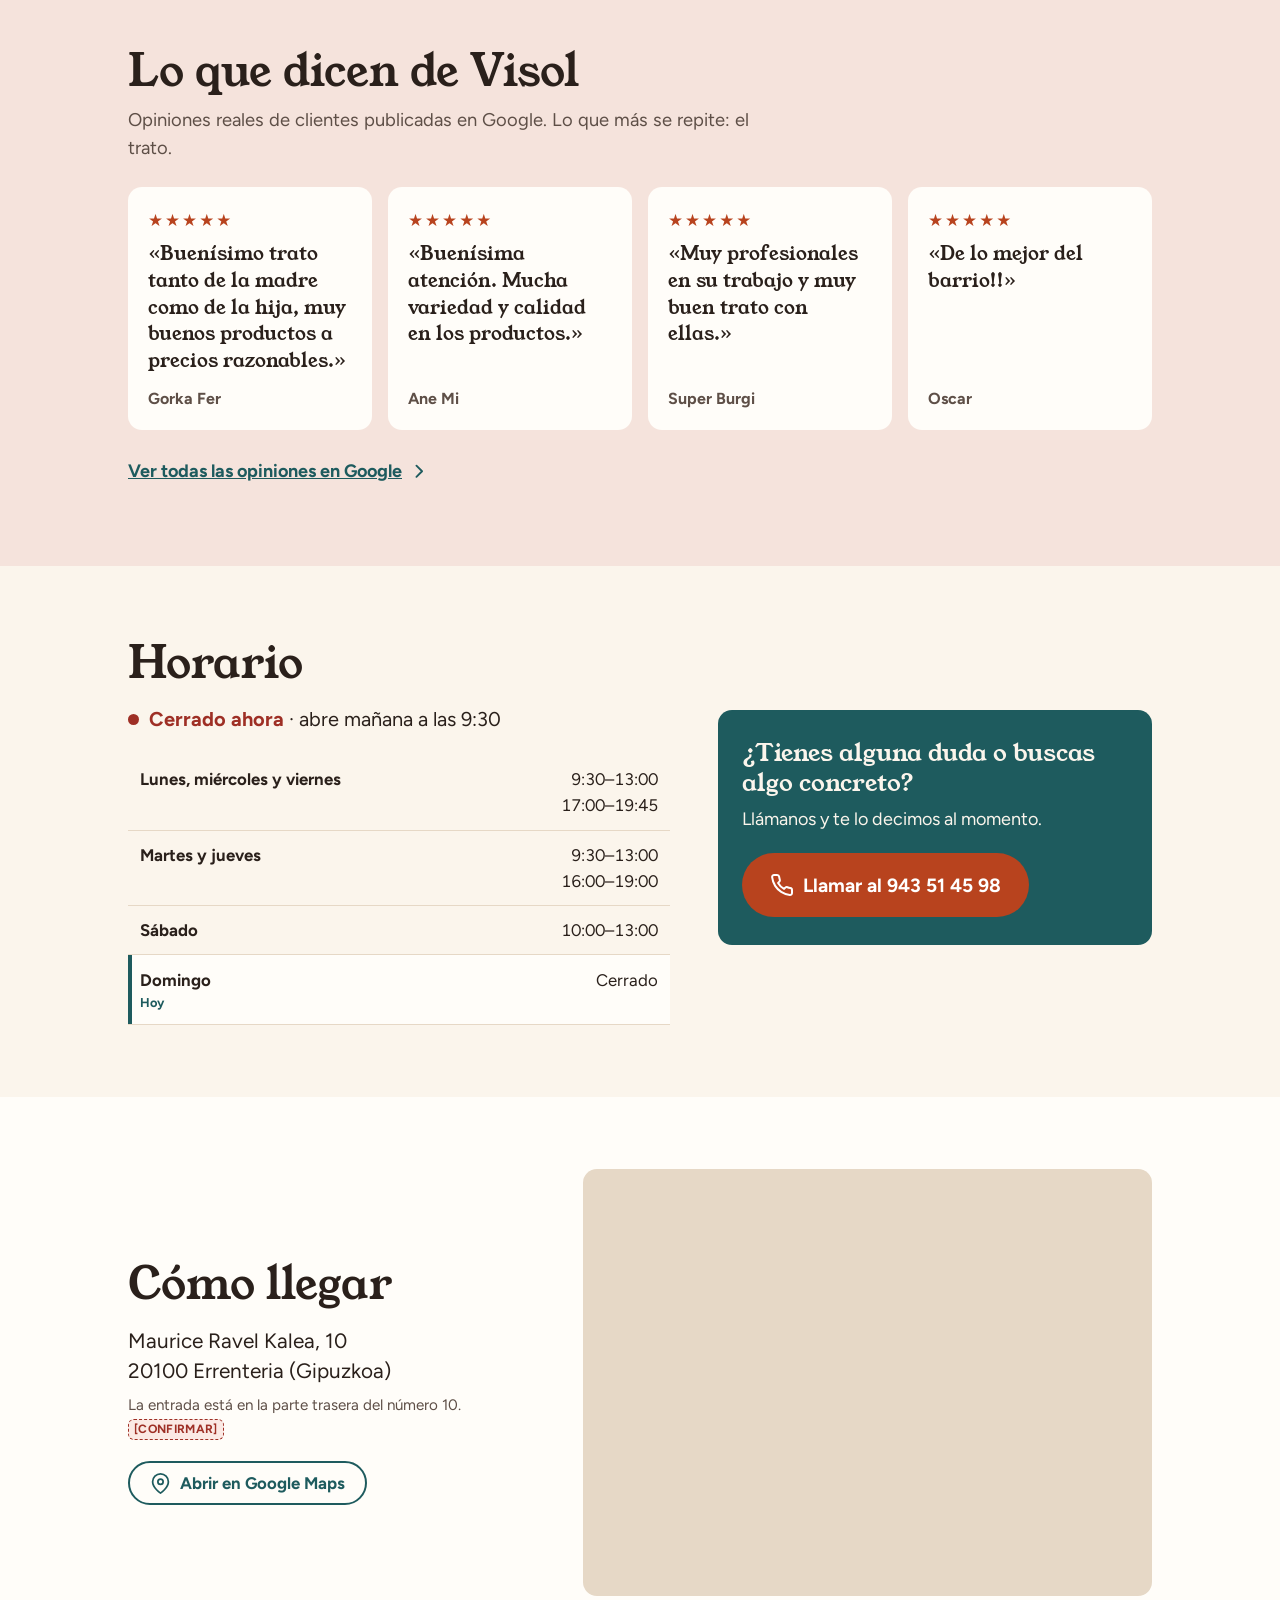
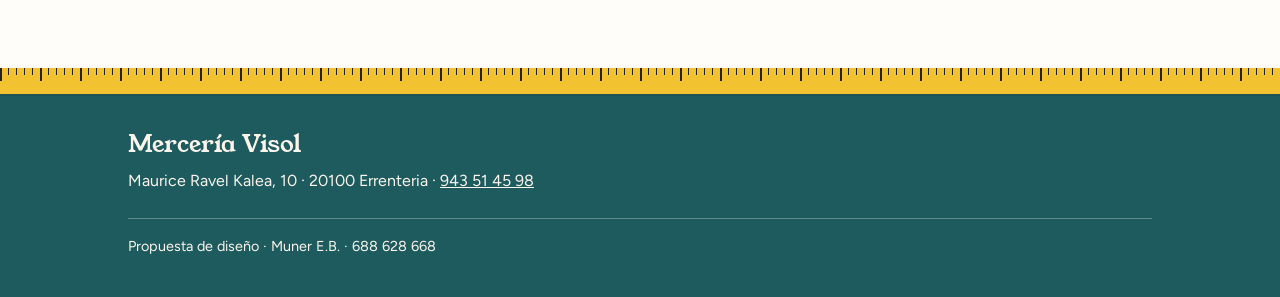
==== commit c42878f5: "Listas de productos como etiquetas de tela cosidas Pespunte interior, botón cosido en la esquina, le" ====
--- a/index.html
+++ b/index.html
@@ -138,7 +138,7 @@
           </div>
 
           <div class="listas">
-            <div>
+            <div class="etiqueta-cosida">
               <h3 class="subtitulo">Mercería</h3>
               <ul class="lista">
                 <li>Hilos y bobinas</li>
@@ -151,7 +151,7 @@
                 <li>Tijeras y dedales</li>
               </ul>
             </div>
-            <div>
+            <div class="etiqueta-cosida etiqueta-cosida--rosa">
               <h3 class="subtitulo">Lencería y complementos <span class="confirmar">[CONFIRMAR]</span></h3>
               <ul class="lista">
                 <li>Ropa interior</li>
--- a/styles.css
+++ b/styles.css
@@ -268,25 +268,64 @@
 .mosaico .foto img { height: 100%; object-fit: cover; }
 .mosaico .etiqueta-foto { font-size: .68rem; right: .35rem; bottom: .35rem; padding: .3rem .45rem; }
 
-.listas .subtitulo { margin-top: 0; }
-.listas > div + div { margin-top: 1.75rem; }
+/* Las listas van en dos "etiquetas de tela" cosidas: pespunte por dentro,
+   un botón cosido en la esquina y una leve inclinación, como la cinta
+   métrica de la portada. Sin sombras de tarjeta ni hover: no son botones. */
+.etiqueta-cosida {
+  --fondo: var(--crema);
+  --hilo: #A88F74;
+  --boton: var(--verde);
+  position: relative;
+  background: var(--fondo);
+  border-radius: 12px;
+  padding: 1.4rem 1rem 1.1rem 1.1rem;
+  transform: rotate(-.6deg);
+}
+.etiqueta-cosida + .etiqueta-cosida { margin-top: 1.5rem; transform: rotate(.5deg); }
+.etiqueta-cosida--rosa { --fondo: var(--rosa); --hilo: #C48C7C; --boton: var(--accion); }
+
+/* Pespunte */
+.etiqueta-cosida::before {
+  content: ""; position: absolute; inset: .45rem;
+  border: 1.5px dashed var(--hilo);
+  border-radius: 8px;
+  pointer-events: none;
+}
+
+/* Botón de cuatro agujeros cosido en la esquina */
+.etiqueta-cosida::after {
+  content: ""; position: absolute; top: -.65rem; right: 1.1rem;
+  width: 1.75rem; height: 1.75rem; border-radius: 50%;
+  background:
+    radial-gradient(circle at 38% 38%, var(--fondo) 0 .12rem, transparent .14rem),
+    radial-gradient(circle at 62% 38%, var(--fondo) 0 .12rem, transparent .14rem),
+    radial-gradient(circle at 38% 62%, var(--fondo) 0 .12rem, transparent .14rem),
+    radial-gradient(circle at 62% 62%, var(--fondo) 0 .12rem, transparent .14rem),
+    var(--boton);
+  box-shadow: inset 0 0 0 .2rem rgba(255, 255, 255, .18), 0 2px 0 rgba(42, 32, 27, .15);
+}
+
+.listas .subtitulo { margin-top: 0; padding-right: 2rem; }
 .listas .nota { margin-top: 1.5rem; }
 
 .lista {
-  list-style: none; margin: .75rem 0 0; padding: 0;
-  columns: 2; column-gap: 1.25rem;
+  list-style: none; margin: .85rem 0 0; padding: 0;
+  columns: 2; column-gap: .75rem;
+  font-size: 1rem;
 }
 .lista li {
   position: relative;
-  padding: .2rem 0 .2rem 1.35rem;
+  padding: .22rem 0 .22rem 1.15rem;
   break-inside: avoid;
 }
-/* Viñeta en forma de punto de cruz */
+/* Viñeta en punto de cruz, alternando colores de hilo */
 .lista li::before {
   content: "×";
-  position: absolute; left: 0; top: .12rem;
-  color: var(--accion); font-weight: 700;
-}
+  position: absolute; left: 0; top: .14rem;
+  font-weight: 700; color: var(--accion);
+}
+.lista li:nth-child(3n+2)::before { color: var(--verde); }
+.lista li:nth-child(3n)::before { color: #8A6400; }
 
 /* ---------- Opiniones ---------- */
 .opiniones {
@@ -419,6 +458,8 @@
    Pantallas mayores
    ========================================================= */
 @media (min-width: 600px) {
+  .etiqueta-cosida { padding: 1.4rem 1.25rem 1.25rem; }
+  .lista { font-size: 1.05rem; column-gap: 1rem; }
   .opiniones { grid-template-columns: repeat(2, 1fr); }
   .boton--grande { width: auto; }
   .portada .cinta { max-width: 26rem; }
